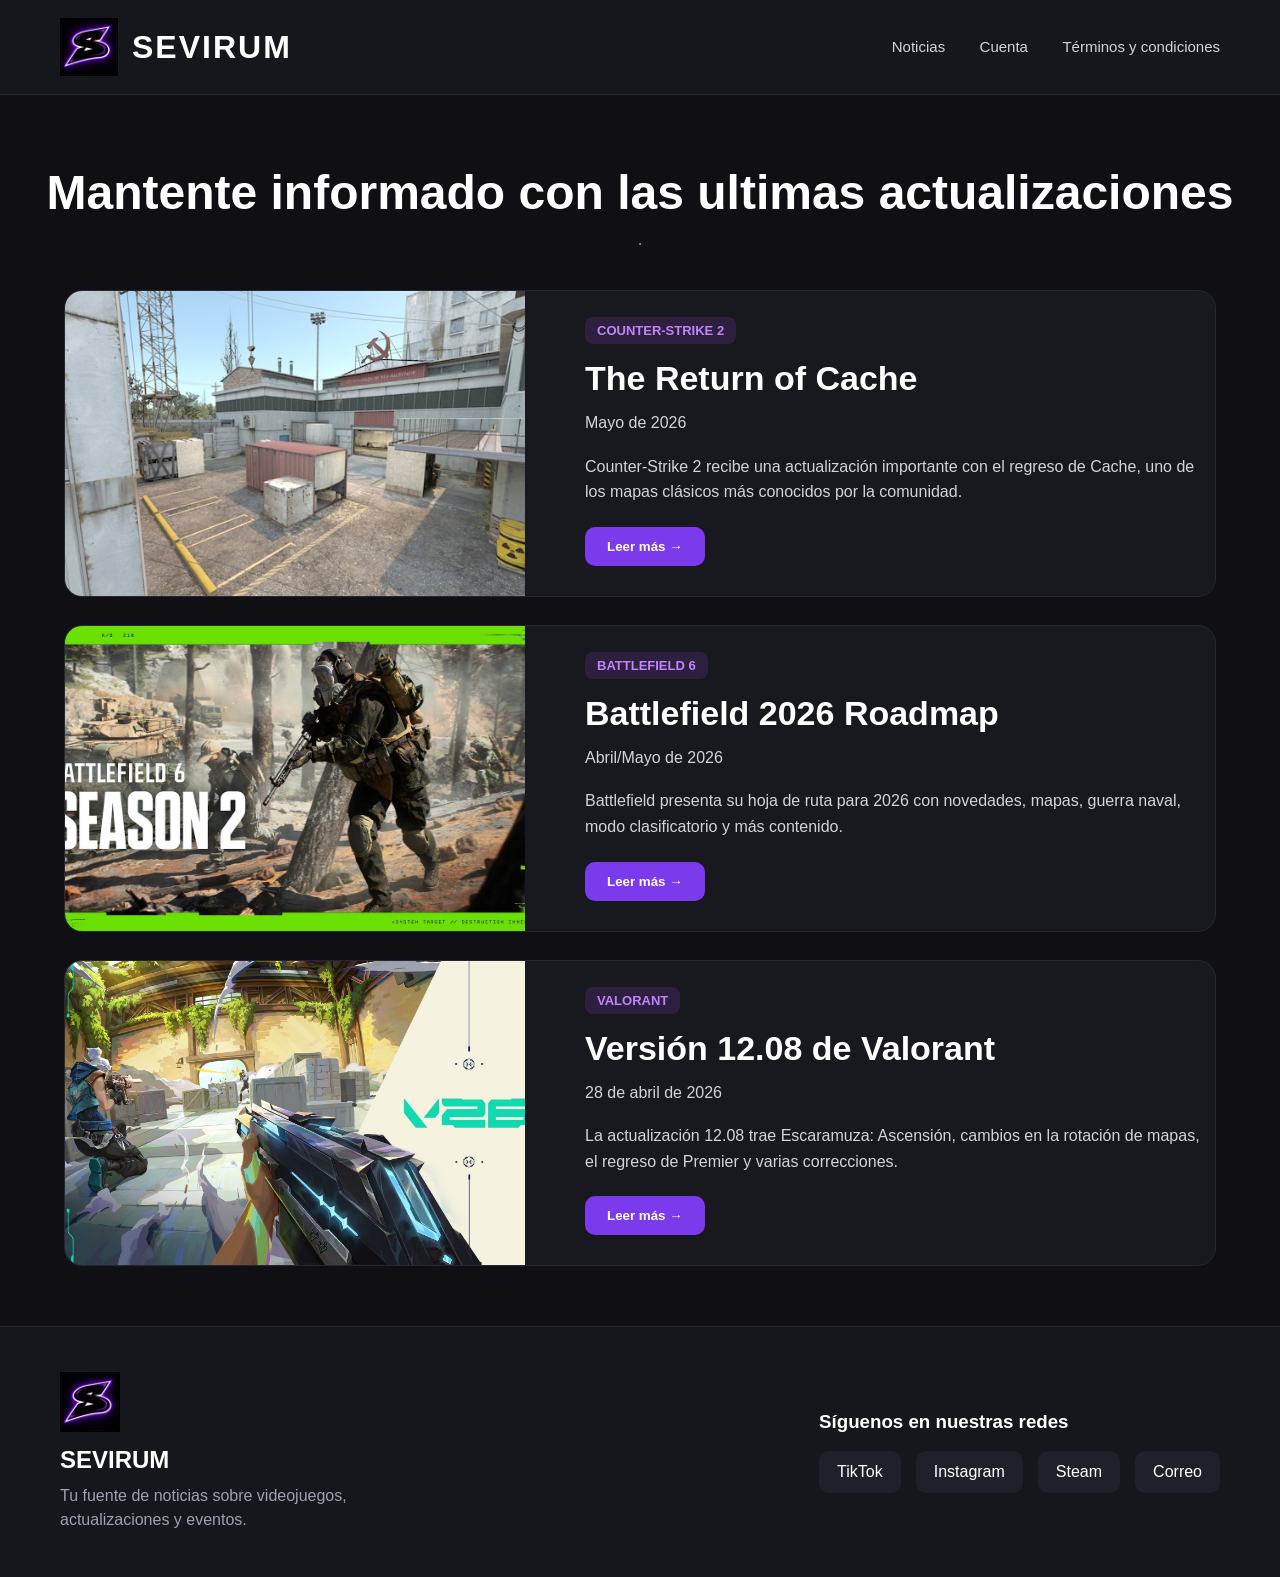
==== index.html @ a843ceeb "Add files via upload" ====
<!DOCTYPE html>
<html lang="es">
<head>
  <meta charset="UTF-8">
  <meta name="viewport" content="width=device-width, initial-scale=1.0">
  <title>Sevirum Noticias</title>
  <link rel="stylesheet" href="css/style.css">
</head>
<script src="js/script.js"></script>
<body>

  <header class="header">
    <div class="logo-box">
      <img src="imagenes/logo.png" alt="Logo Sevirum">
      <h1>SEVIRUM</h1>
    </div>

    <nav>
      <a href="#">Noticias</a>
      <a href="cuenta.html">Cuenta</a>
      <a href="terminos.html">Términos y condiciones</a>
    </nav>
  </header>

  <section class="titulo">
    <h2>Mantente informado con las ultimas actualizaciones</h2>
    <p>.</p>
  </section>

  <main class="contenedor">

    <a href="cs2.html" class="noticia">
      <img src="imagenes/cachecs.jpg" alt="Counter-Strike 2 Cache">

      <div class="contenido">
        <span>Counter-Strike 2</span>
        <h3>The Return of Cache</h3>
        <p class="fecha">Mayo de 2026</p>
        <p>
          Counter-Strike 2 recibe una actualización importante con el regreso de Cache,
          uno de los mapas clásicos más conocidos por la comunidad.
        </p>
        <button>Leer más →</button>
      </div>
    </a>

    <a href="battlefield.html" class="noticia">
      <img src="imagenes/battlefield.jpg" alt="Battlefield 2026 Roadmap">

      <div class="contenido">
        <span>Battlefield 6</span>
        <h3>Battlefield 2026 Roadmap</h3>
        <p class="fecha">Abril/Mayo de 2026</p>
        <p>
          Battlefield presenta su hoja de ruta para 2026 con novedades, mapas,
          guerra naval, modo clasificatorio y más contenido.
        </p>
        <button>Leer más →</button>
      </div>
    </a>

    <a href="valorant.html" class="noticia">
      <img src="imagenes/valorant.jpg" alt="Valorant versión 12.08">

      <div class="contenido">
        <span>Valorant</span>
        <h3>Versión 12.08 de Valorant</h3>
        <p class="fecha">28 de abril de 2026</p>
        <p>
          La actualización 12.08 trae Escaramuza: Ascensión, cambios en la rotación
          de mapas, el regreso de Premier y varias correcciones.
        </p>
        <button>Leer más →</button>
      </div>
    </a>

  </main>

  <footer>
    <div class="footer-logo">
      <img src="imagenes/logo.png" alt="Logo Sevirum">
      <h2>SEVIRUM</h2>
      <p>Tu fuente de noticias sobre videojuegos, actualizaciones y eventos.</p>
    </div>

    <div class="redes">
      <h3>Síguenos en nuestras redes</h3>
      <div class="iconos">
        <a href="#">TikTok</a>
        <a href="#">Instagram</a>
        <a href="#">Steam</a>
        <a href="#">Correo</a>
      </div>
    </div>
  </footer>

</body>
</html>
---- css/style.css ----
* {
  margin: 0;
  padding: 0;
  box-sizing: border-box;
}

body {
  font-family: Arial, sans-serif;
  background: #0f0f14;
  color: white;
}

/* HEADER */

.header {
  width: 100%;
  padding: 18px 60px;
  background: #16161d;
  border-bottom: 1px solid #262633;

  display: flex;
  justify-content: space-between;
  align-items: center;
}

.logo-box {
  display: flex;
  align-items: center;
  gap: 14px;
}

.logo-box img {
  width: 58px;
}

.logo-box h1 {
  font-size: 32px;
  letter-spacing: 2px;
  font-weight: 700;
}

nav a {
  color: #d1d5db;
  text-decoration: none;
  margin-left: 30px;
  font-size: 15px;
  transition: 0.2s;
}

nav a:hover {
  color: #a855f7;
}

/* TITULO */

.titulo {
  text-align: center;
  padding: 70px 20px 40px;
}

.titulo h2 {
  font-size: 48px;
  margin-bottom: 10px;
}

.titulo p {
  color: #9ca3af;
  font-size: 17px;
}

/* CONTENEDOR */

.contenedor {
  width: 90%;
  max-width: 1200px;
  margin: auto;
}

/* NOTICIAS */

.noticia {
  background: #18181f;
  border: 1px solid #262633;
  border-radius: 18px;

  display: grid;
  grid-template-columns: 40% 60%;
  gap: 30px;

  margin-bottom: 28px;
  overflow: hidden;

  transition: 0.25s;
  text-decoration: none;
  color: white;
}

.noticia:hover {
  transform: translateY(-4px);
  border-color: #7c3aed;
}

.noticia img {
  width: 100%;
  height: 100%;
  min-height: 260px;
  object-fit: cover;
}

.contenido {
  padding: 30px;
}

.contenido span {
  background: rgba(168, 85, 247, 0.15);
  color: #c084fc;
  padding: 6px 12px;
  border-radius: 8px;
  font-size: 13px;
  font-weight: bold;
  text-transform: uppercase;
}

.contenido h3 {
  margin-top: 20px;
  font-size: 34px;
}

.fecha {
  color: #9ca3af;
  margin: 12px 0 18px;
}

.contenido p {
  color: #d1d5db;
  line-height: 1.6;
}

/* BOTON */

button {
  margin-top: 22px;
  background: #7c3aed;
  border: none;
  color: white;
  padding: 12px 22px;
  border-radius: 10px;
  font-weight: bold;
  cursor: pointer;
  transition: 0.2s;
}

button:hover {
  background: #6d28d9;
}

/* FOOTER */

footer {
  margin-top: 60px;
  background: #16161d;
  border-top: 1px solid #262633;

  padding: 45px 60px;

  display: flex;
  justify-content: space-between;
  align-items: center;
}

.footer-logo {
  max-width: 320px;
}

.footer-logo img {
  width: 60px;
  margin-bottom: 10px;
}

.footer-logo h2 {
  margin-bottom: 10px;
}

.footer-logo p {
  color: #9ca3af;
  line-height: 1.5;
}

.redes h3 {
  margin-bottom: 18px;
}

.iconos {
  display: flex;
  gap: 15px;
}

.iconos a {
  background: #20202a;
  color: white;
  text-decoration: none;
  padding: 12px 18px;
  border-radius: 10px;
  transition: 0.2s;
}

.iconos a:hover {
  background: #7c3aed;
}

/* RESPONSIVE */

@media (max-width: 850px) {

  .header,
  footer {
    flex-direction: column;
    gap: 30px;
    text-align: center;
  }

  .noticia {
    grid-template-columns: 1fr;
  }

  .contenido h3 {
    font-size: 28px;
  }

  nav a {
    margin: 0 10px;
  }

  .iconos {
    justify-content: center;
    flex-wrap: wrap;
  }
}

/* Terminos y condiciones */

.pagina-legal {
  width: 90%;
  max-width: 950px;
  margin: 60px auto;
  background: #18181f;
  border: 1px solid #262633;
  border-radius: 18px;
  padding: 45px;
}

.pagina-legal h2 {
  font-size: 42px;
  margin-bottom: 10px;
}

.pagina-legal section {
  margin-top: 35px;
}

.pagina-legal h3 {
  font-size: 22px;
  margin-bottom: 10px;
  color: #c084fc;
}

.pagina-legal p {
  color: #d1d5db;
  line-height: 1.7;
}

/* Creacion de cuenta web */

.cuenta-container {
  min-height: 80vh;

  display: flex;
  justify-content: center;
  align-items: center;

  padding: 60px 20px;
}

.formulario-box {
  width: 100%;
  max-width: 650px;

  background: #18181f;
  border: 1px solid #262633;

  border-radius: 20px;

  padding: 45px;
}

.formulario-box h2 {
  font-size: 40px;
  margin-bottom: 10px;
}

.formulario-box p {
  color: #9ca3af;
  margin-bottom: 35px;
}

.input-group {
  display: flex;
  flex-direction: column;
  margin-bottom: 22px;
}

.input-group label {
  margin-bottom: 8px;
  color: #d1d5db;
}

.input-group input {
  background: #0f0f14;

  border: 1px solid #303040;

  padding: 15px;
  border-radius: 10px;

  color: white;
  font-size: 15px;

  outline: none;

  transition: 0.2s;
}

.input-group input:focus {
  border-color: #7c3aed;
}

.checkbox-group {
  display: flex;
  align-items: center;
  gap: 12px;

  margin-top: 10px;
  margin-bottom: 30px;

  color: #d1d5db;
}

.crear-btn {
  width: 100%;

  background: #7c3aed;

  border: none;

  padding: 16px;

  border-radius: 12px;

  color: white;

  font-size: 16px;
  font-weight: bold;

  cursor: pointer;

  transition: 0.2s;
}

.crear-btn:hover {
  background: #6d28d9;
}

/* PAGINAS DE LAS NOTICIAS*/

.noticia-completa {

  width: 90%;
  max-width: 1100px;

  margin: 50px auto;

  background: #18181f;

  border: 1px solid #262633;

  border-radius: 20px;

  overflow: hidden;
}

.noticia-completa img {

  width: 100%;
  height: 450px;

  object-fit: cover;
}

.noticia-info {

  padding: 40px;
}

.noticia-info span {

  background: rgba(168, 85, 247, 0.15);

  color: #c084fc;

  padding: 7px 14px;

  border-radius: 8px;

  font-size: 13px;

  font-weight: bold;

  text-transform: uppercase;
}

.noticia-info h2 {

  font-size: 48px;

  margin-top: 25px;
  margin-bottom: 15px;
}

.noticia-info p {

  color: #d1d5db;

  line-height: 1.8;

  margin-bottom: 20px;
}

.fuente-btn {

  display: inline-block;

  margin-top: 20px;

  background: #7c3aed;

  color: white;

  text-decoration: none;

  padding: 14px 22px;

  border-radius: 10px;

  font-weight: bold;
}

.fuente-btn:hover {

  background: #6d28d9;
}
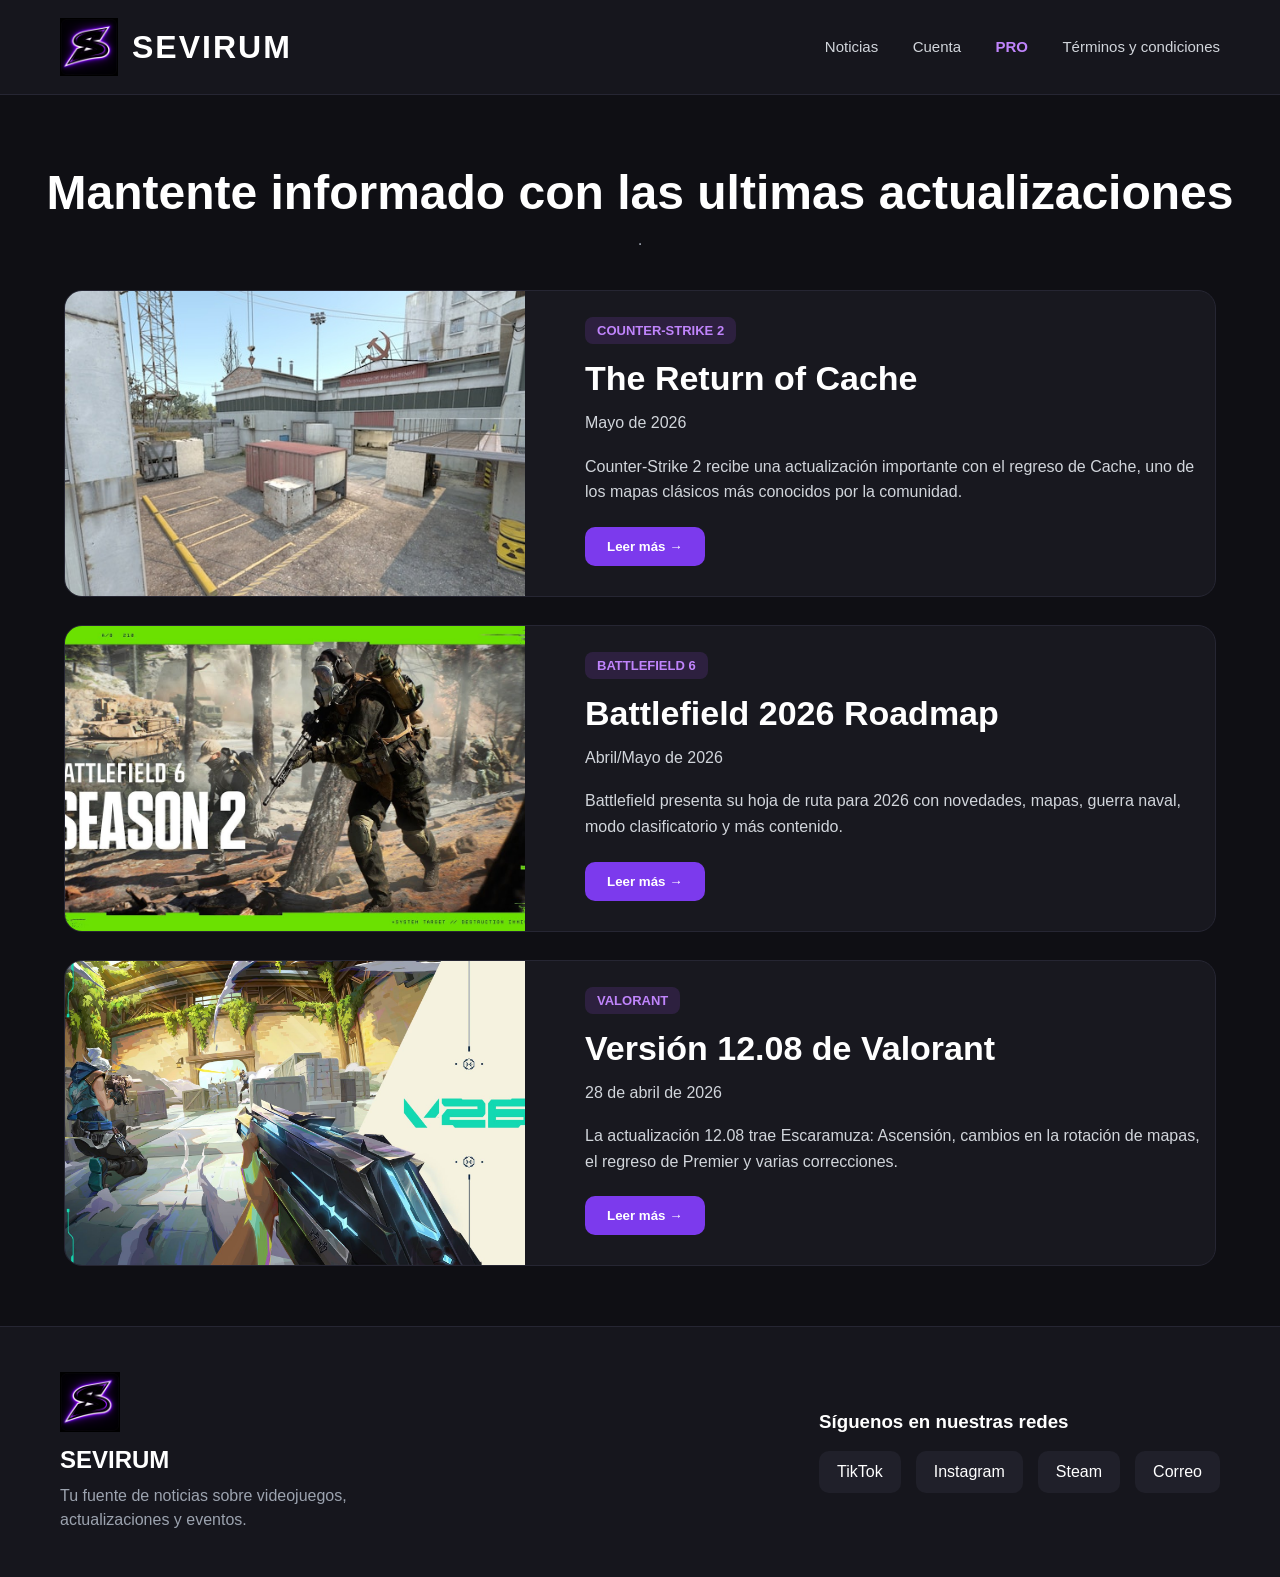
==== commit d2829c98: "Fix HTML structure and add PRO link" ====
--- a/index.html
+++ b/index.html
@@ -18,6 +18,7 @@
     <nav>
       <a href="#">Noticias</a>
       <a href="cuenta.html">Cuenta</a>
+      <a href="pro.html" class="pro-link">PRO</a>
       <a href="terminos.html">Términos y condiciones</a>
     </nav>
   </header>
@@ -95,4 +96,4 @@
   </footer>
 
 </body>
-</html>+</html>
--- a/css/style.css
+++ b/css/style.css
@@ -457,4 +457,107 @@
 .fuente-btn:hover {
 
   background: #6d28d9;
-}+}
+
+/* PRO */
+
+.pro-link {
+  color: #c084fc !important;
+  font-weight: bold;
+}
+
+.pro-container {
+  width: 90%;
+  max-width: 1200px;
+  margin: 60px auto;
+}
+
+.pro-banner {
+  width: 100%;
+  margin-bottom: 35px;
+}
+
+.pro-banner img {
+  width: 100%;
+  max-height: 520px;
+  object-fit: cover;
+  border-radius: 20px;
+  border: 1px solid #262633;
+  display: block;
+}
+
+.pro-box {
+  background: #18181f;
+  border: 1px solid #262633;
+  border-radius: 22px;
+  padding: 70px 60px;
+  text-align: center;
+}
+
+.pro-etiqueta {
+  display: inline-block;
+  background: rgba(168, 85, 247, 0.15);
+  color: #c084fc;
+  padding: 8px 16px;
+  border-radius: 10px;
+  font-size: 14px;
+  font-weight: bold;
+}
+
+.pro-box h2 {
+  margin-top: 30px;
+  font-size: 52px;
+  line-height: 1.1;
+}
+
+.pro-texto {
+  margin: 20px auto 0;
+  color: #d1d5db;
+  line-height: 1.8;
+  font-size: 18px;
+  max-width: 760px;
+}
+
+.pro-lista {
+  margin-top: 45px;
+  display: flex;
+  flex-direction: column;
+  gap: 18px;
+  align-items: center;
+}
+
+.pro-item {
+  display: flex;
+  align-items: center;
+  gap: 12px;
+}
+
+.pro-item span {
+  color: #c084fc;
+  font-size: 22px;
+  font-weight: bold;
+}
+
+.pro-item p {
+  margin: 0;
+  color: white;
+  font-size: 18px;
+}
+
+.suscribirse-btn {
+  margin-top: 50px;
+  background: #7c3aed;
+  border: none;
+  color: white;
+  padding: 16px 38px;
+  border-radius: 14px;
+  font-size: 16px;
+  font-weight: bold;
+  cursor: pointer;
+  transition: 0.2s;
+}
+
+.suscribirse-btn:hover {
+  background: #6d28d9;
+  transform: translateY(-2px);
+}
